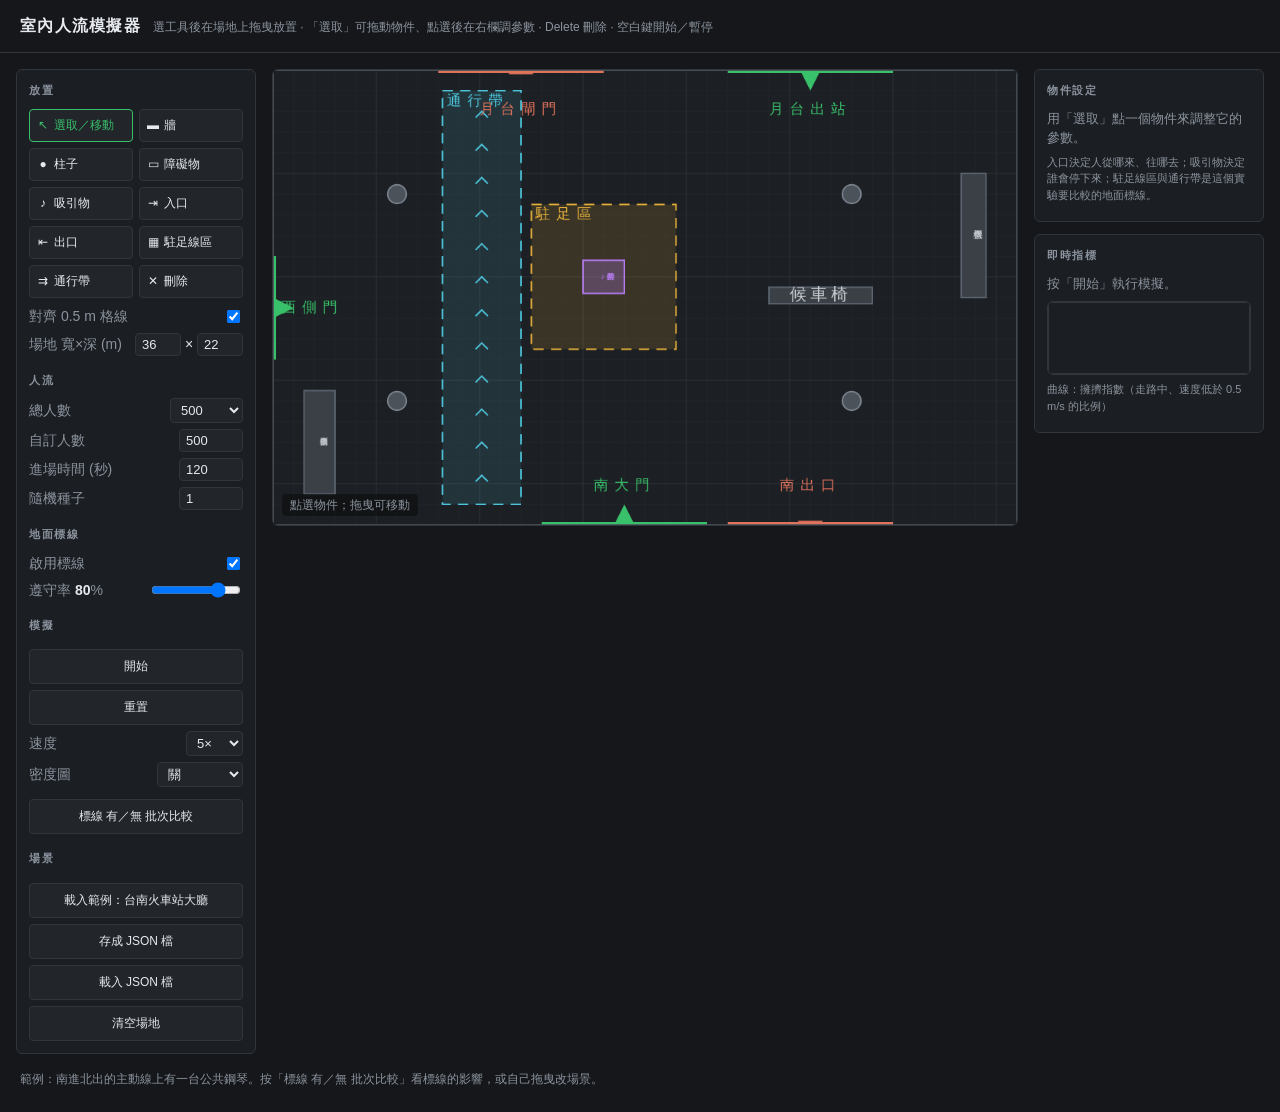
==== Indoor-Pedestrian-Flow/index.html @ dfb0f88f "Add Indoor-Pedestrian-Flow simulator; extract Traffic-Light CSS Co-Authored-By: Claude Sonnet 5.5 <n" ====
<!DOCTYPE html>
<html lang="zh-Hant">
<head>
<meta charset="utf-8">
<meta name="viewport" content="width=device-width, initial-scale=1">
<title>室內人流模擬器</title>
<link rel="stylesheet" href="style.css">
</head>
<body>
<header>
  <h1>室內人流模擬器</h1>
  <span>選工具後在場地上拖曳放置 · 「選取」可拖動物件、點選後在右欄調參數 · Delete 刪除 · 空白鍵開始／暫停</span>
</header>

<main>
  <div class="panel left">
    <h2>放置</h2>
    <div class="tools" id="tools"></div>
    <div class="row"><label for="snap">對齊 0.5 m 格線</label><input id="snap" type="checkbox" checked></div>
    <div class="row"><label>場地 寬×深 (m)</label>
      <span><input id="worldW" type="number" min="10" max="100" step="1">
      × <input id="worldH" type="number" min="8" max="80" step="1"></span></div>

    <h2 class="gap">人流</h2>
    <div class="row"><label>總人數</label>
      <select id="totalSel">
        <option>100</option><option>300</option><option>500</option>
        <option>1000</option><option>2000</option><option value="custom">自訂…</option>
      </select></div>
    <div class="row" id="customRow" hidden><label>自訂人數</label><input id="totalNum" type="number" min="1" max="5000"></div>
    <div class="row"><label>進場時間 (秒)</label><input id="spawnSec" type="number" min="5" max="1800"></div>
    <div class="row"><label>隨機種子</label><input id="seed" type="number" min="0" max="999999"></div>

    <h2 class="gap">地面標線</h2>
    <div class="row"><label for="markings">啟用標線</label><input id="markings" type="checkbox"></div>
    <div class="row"><label>遵守率 <b id="compVal"></b>%</label><input id="compliance" type="range" min="0" max="100" step="5"></div>

    <h2 class="gap">模擬</h2>
    <button id="play" class="btn full">開始</button>
    <button id="reset" class="btn full">重置</button>
    <div class="row"><label>速度</label>
      <select id="speed"><option value="1">1×</option><option value="2">2×</option>
        <option value="5" selected>5×</option><option value="10">10×</option><option value="20">20×</option></select></div>
    <div class="row"><label>密度圖</label>
      <select id="heat"><option value="off">關</option><option value="now">即時</option><option value="acc">累積平均</option></select></div>
    <button id="compare" class="btn full">標線 有／無 批次比較</button>

    <h2 class="gap">場景</h2>
    <button id="demo" class="btn full">載入範例：台南火車站大廳</button>
    <button id="save" class="btn full">存成 JSON 檔</button>
    <button id="load" class="btn full">載入 JSON 檔</button>
    <button id="wipe" class="btn full">清空場地</button>
    <div id="serverBox" hidden>
      <button id="srvSave" class="btn full">存到伺服器 scenes/</button>
      <select id="srvList" class="full"></select>
    </div>
    <input id="file" type="file" accept="application/json,.json" hidden>
  </div>

  <div class="stage">
    <canvas id="board"></canvas>
    <div id="hint" class="hint"></div>
  </div>

  <div class="side">
    <div class="panel" id="inspector"></div>
    <div class="panel" id="metrics">
      <h2>即時指標</h2>
      <div id="metricList"></div>
      <canvas id="chart" width="196" height="70"></canvas>
      <p class="empty small">曲線：擁擠指數（走路中、速度低於 0.5 m/s 的比例）</p>
    </div>
    <div class="panel" id="result" hidden></div>
  </div>
</main>

<footer id="note"></footer>

<script src="sim.js"></script>
<script src="main.js"></script>
</body>
</html>
---- Indoor-Pedestrian-Flow/style.css ----
:root{
  --ground:#15171a; --floor:#1c1f23; --panel:#1b1e22; --line:#31363d; --asphalt:#22252a;
  --ink:#e6e9ee; --dim:#8b939e;
  --green:#39c06a; --amber:#e9b13a; --red:#e0453c; --cyan:#4cc3d9; --violet:#b57bee;
}
*{box-sizing:border-box}
body{
  margin:0; background:var(--ground); color:var(--ink);
  font:14px/1.5 "Noto Sans TC","PingFang TC","Microsoft JhengHei",sans-serif;
}
header{display:flex; align-items:baseline; gap:12px; padding:14px 20px; border-bottom:1px solid var(--line); flex-wrap:wrap}
header h1{font-size:16px; margin:0; letter-spacing:.08em}
header span{color:var(--dim); font-size:12px}
main{display:flex; gap:16px; padding:16px; align-items:flex-start; flex-wrap:wrap}
.panel{background:var(--panel); border:1px solid var(--line); border-radius:6px; padding:12px; width:230px; flex:none}
.panel.left{width:240px}
.side{display:flex; flex-direction:column; gap:12px; width:230px; flex:none}
.panel h2{font-size:11px; letter-spacing:.14em; color:var(--dim); margin:0 0 10px; font-weight:600}
.panel h2.gap{margin-top:16px}
.stage{flex:1 1 640px; min-width:320px; position:relative}
canvas{border:1px solid var(--line); border-radius:6px; display:block}
#board{width:100%; height:auto; cursor:crosshair; touch-action:none; background:var(--ground)}
.hint{position:absolute; left:10px; bottom:10px; color:var(--dim); font-size:12px; background:rgba(13,15,17,.7); padding:2px 8px; border-radius:4px; pointer-events:none}
.tools{display:grid; grid-template-columns:repeat(2,1fr); gap:6px; margin-bottom:8px}
.tools button{
  background:var(--asphalt); color:var(--ink); border:1px solid var(--line); border-radius:4px;
  cursor:pointer; padding:7px 4px; font-size:12px; text-align:left;
}
.tools button i{font-style:normal; display:inline-block; width:18px; text-align:center; margin-right:2px}
.tools button:hover{border-color:#5a636e}
.tools button[aria-pressed="true"]{border-color:var(--green); color:var(--green)}
.row{display:flex; align-items:center; justify-content:space-between; gap:8px; margin:6px 0}
.row label{color:var(--dim)}
.row b{color:var(--ink); font-weight:600}
select,input[type=text]{
  background:var(--asphalt); color:var(--ink); border:1px solid var(--line);
  border-radius:4px; padding:3px 6px; font-size:13px; max-width:130px;
}
select.full{max-width:none; width:100%; margin-top:6px}
input[type=number]{
  width:64px; background:var(--asphalt); color:var(--ink);
  border:1px solid var(--line); border-radius:4px; padding:3px 6px; font-size:13px;
}
#worldW,#worldH{width:46px}
input[type=range]{width:90px}
.btn{
  background:var(--asphalt); color:var(--ink); border:1px solid var(--line);
  border-radius:4px; padding:5px 9px; cursor:pointer; font-size:12px;
}
.btn:hover{border-color:#5a636e}
.btn:disabled{opacity:.5; cursor:wait}
.btn.full{width:100%; padding:8px; margin-top:6px}
.btn[aria-pressed="true"]{border-color:var(--green); color:var(--green)}
.empty{color:var(--dim); font-size:13px; margin:6px 0}
.empty.small{font-size:11px}
.approach{border-top:1px solid var(--line); padding-top:8px; margin-top:10px}
.approach b{font-size:12px; letter-spacing:.06em}
.m{display:flex; justify-content:space-between; font-size:13px; padding:1px 0}
.m span:first-child{color:var(--dim)}
.m span:last-child{font-variant-numeric:tabular-nums}
#chart{margin-top:8px; width:100%; height:auto}
table{border-collapse:collapse; width:100%; font-size:12px}
th,td{padding:3px 2px; text-align:right; border-bottom:1px solid var(--line)}
th:first-child,td:first-child{text-align:left; color:var(--dim); font-weight:400}
th{font-weight:600}
td.good{color:var(--green)} td.bad{color:var(--red)}
footer{padding:0 20px 24px; color:var(--dim); font-size:12px}
:focus-visible{outline:2px solid var(--green); outline-offset:2px}
@media (max-width:900px){ .panel,.panel.left,.side{width:100%} }
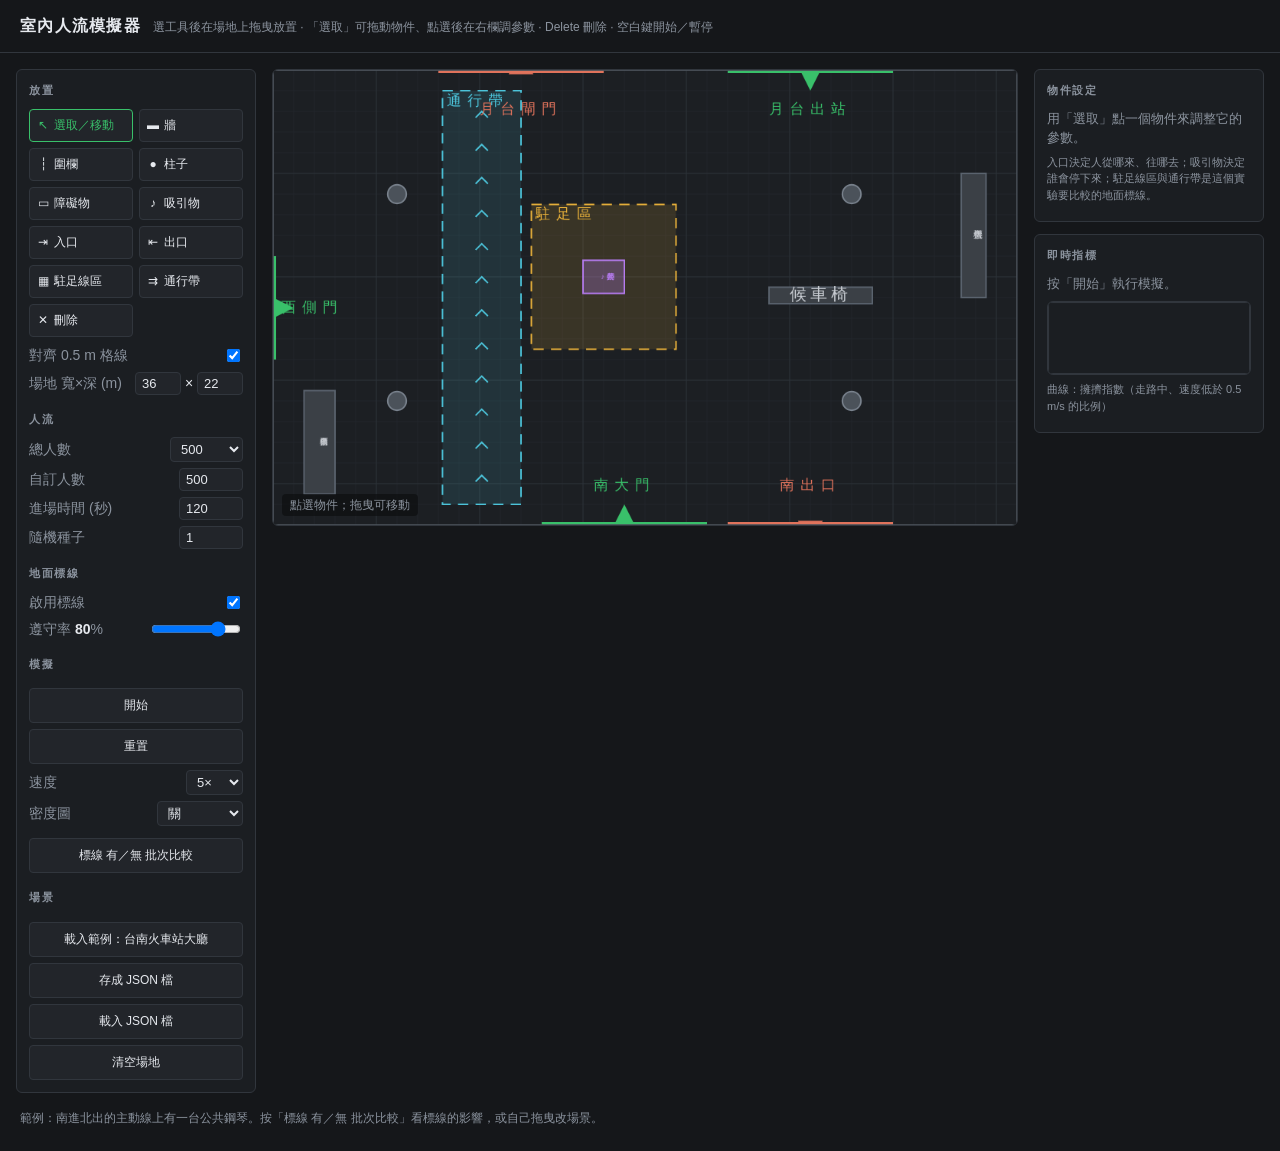
==== commit 7e36bfda: "Add scene delete: DELETE /api/scenes/<name> and a delete button Built-in sample scenes are protected" ====
--- a/Indoor-Pedestrian-Flow/index.html
+++ b/Indoor-Pedestrian-Flow/index.html
@@ -53,6 +53,7 @@
     <div id="serverBox" hidden>
       <button id="srvSave" class="btn full">存到伺服器 scenes/</button>
       <select id="srvList" class="full"></select>
+      <button id="srvDel" class="btn full">刪除所選場景</button>
     </div>
     <input id="file" type="file" accept="application/json,.json" hidden>
   </div>
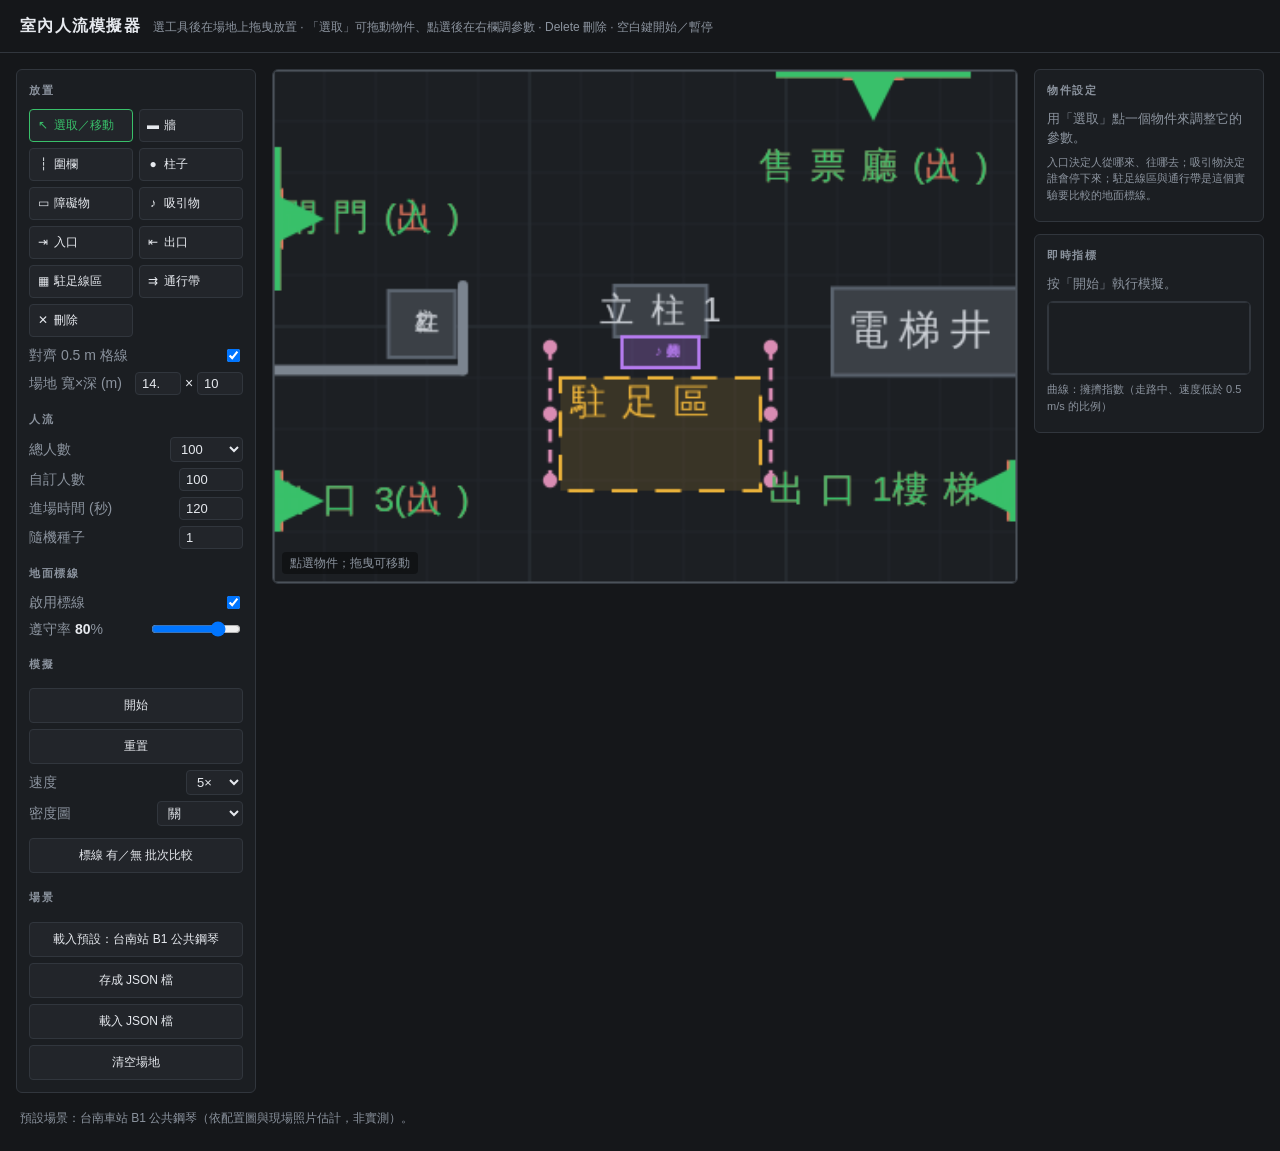
==== commit 940c7b1d: "Make tainan-b1-piano the protected default scene; tainan-station deletable Co-Authored-By: Claude So" ====
--- a/Indoor-Pedestrian-Flow/index.html
+++ b/Indoor-Pedestrian-Flow/index.html
@@ -46,7 +46,7 @@
     <button id="compare" class="btn full">標線 有／無 批次比較</button>
 
     <h2 class="gap">場景</h2>
-    <button id="demo" class="btn full">載入範例：台南火車站大廳</button>
+    <button id="demo" class="btn full">載入預設：台南站 B1 公共鋼琴</button>
     <button id="save" class="btn full">存成 JSON 檔</button>
     <button id="load" class="btn full">載入 JSON 檔</button>
     <button id="wipe" class="btn full">清空場地</button>
